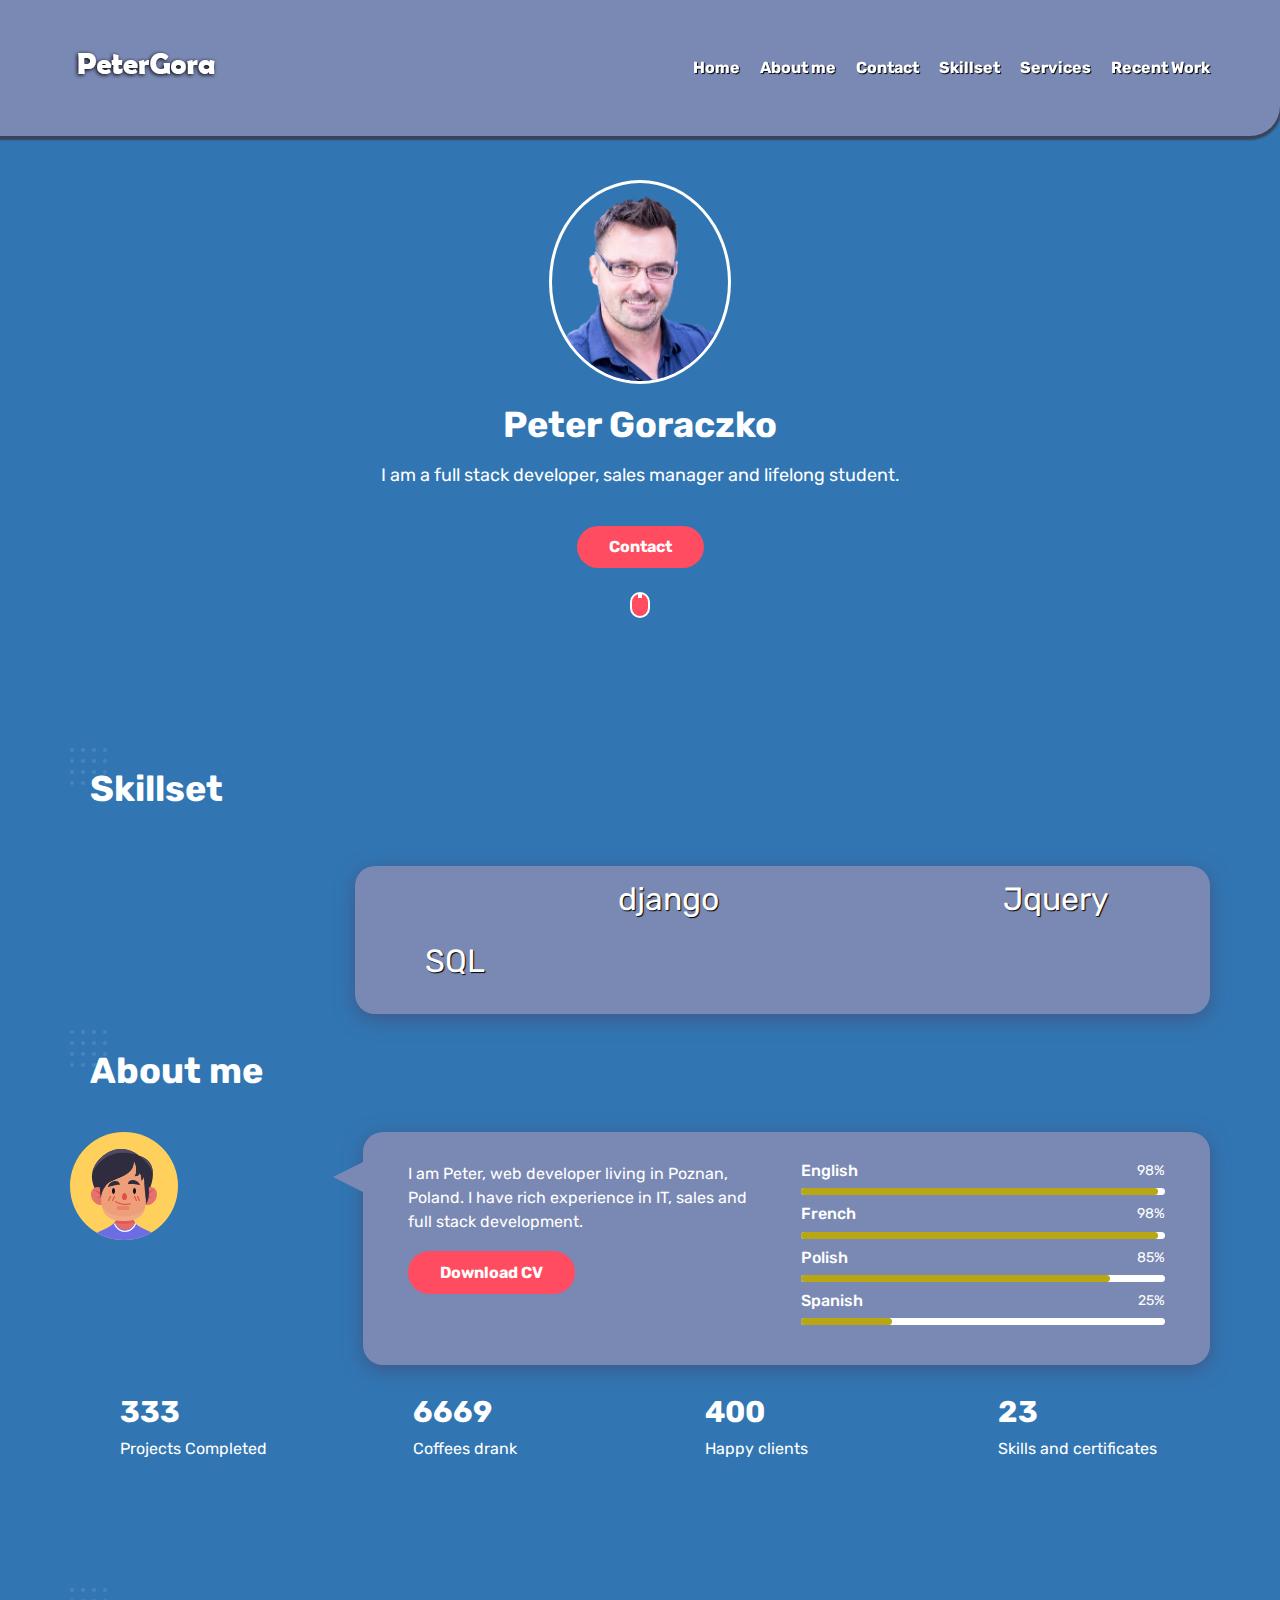
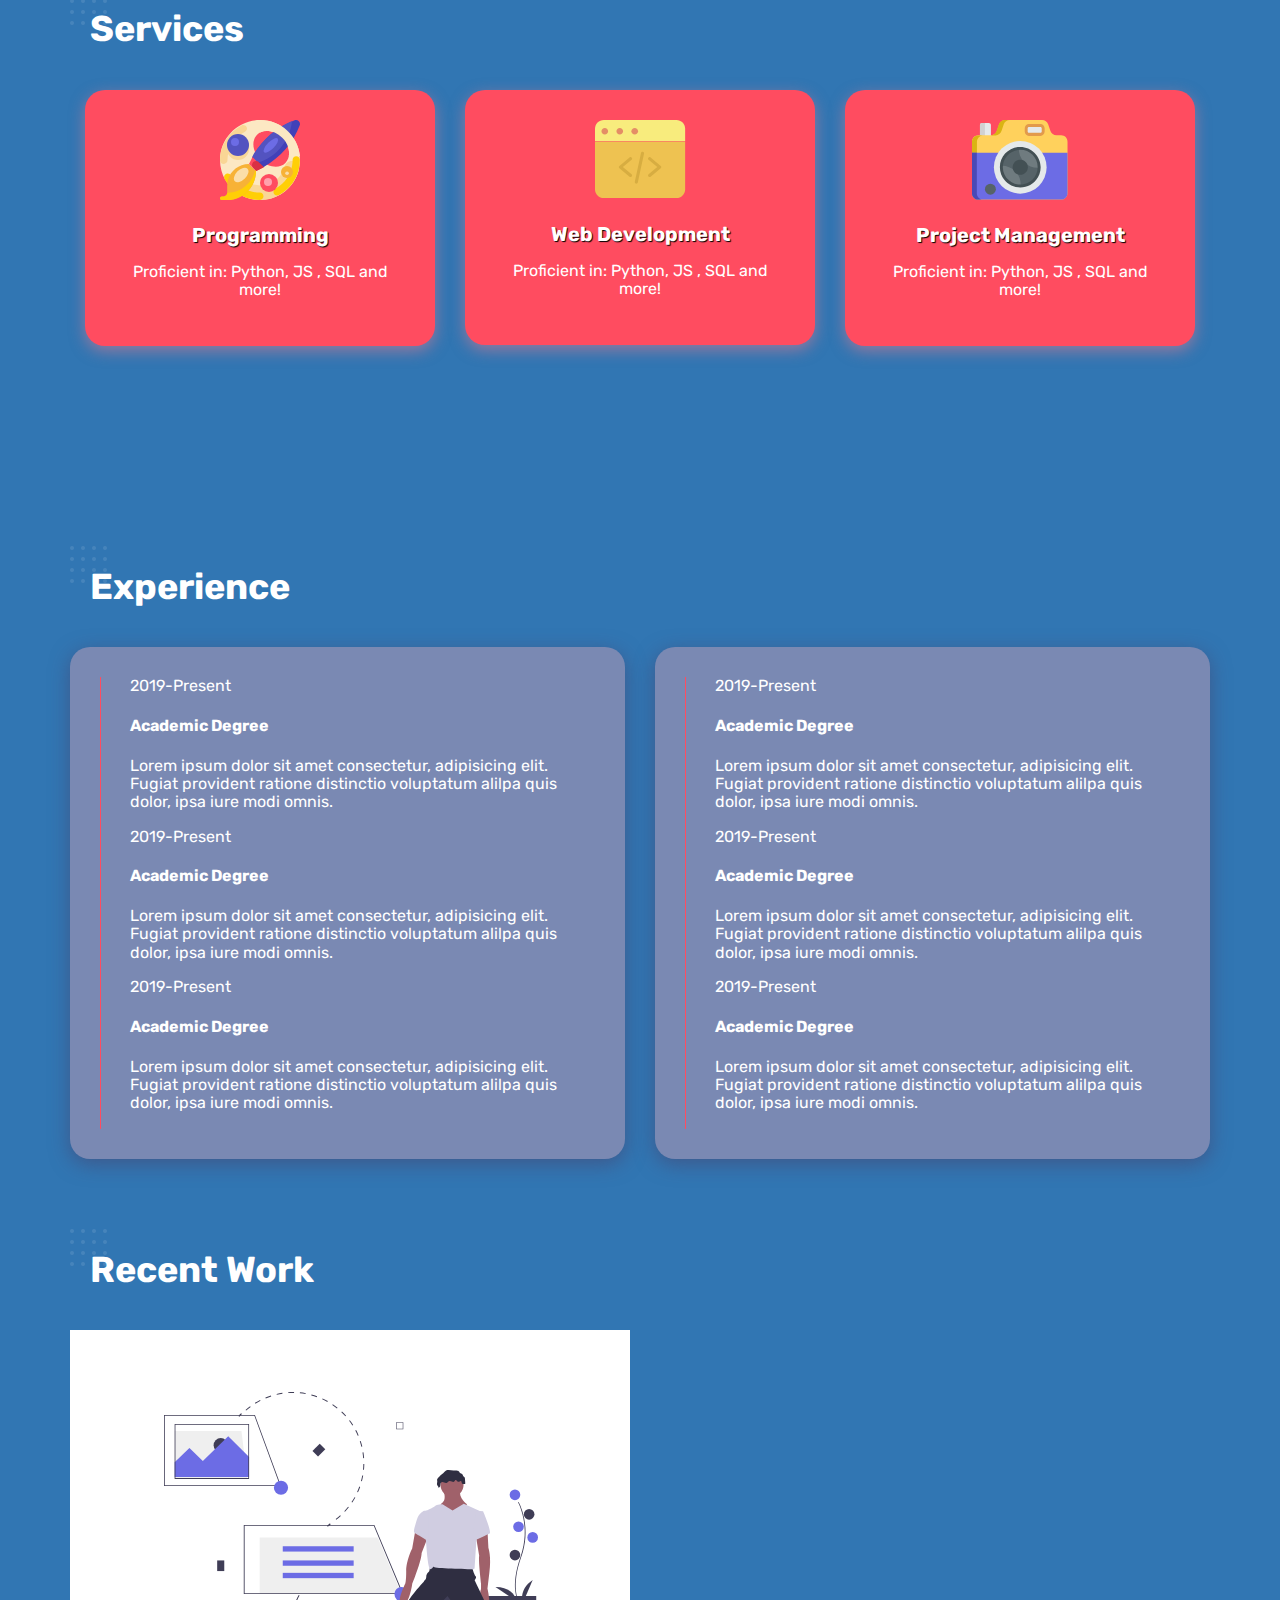
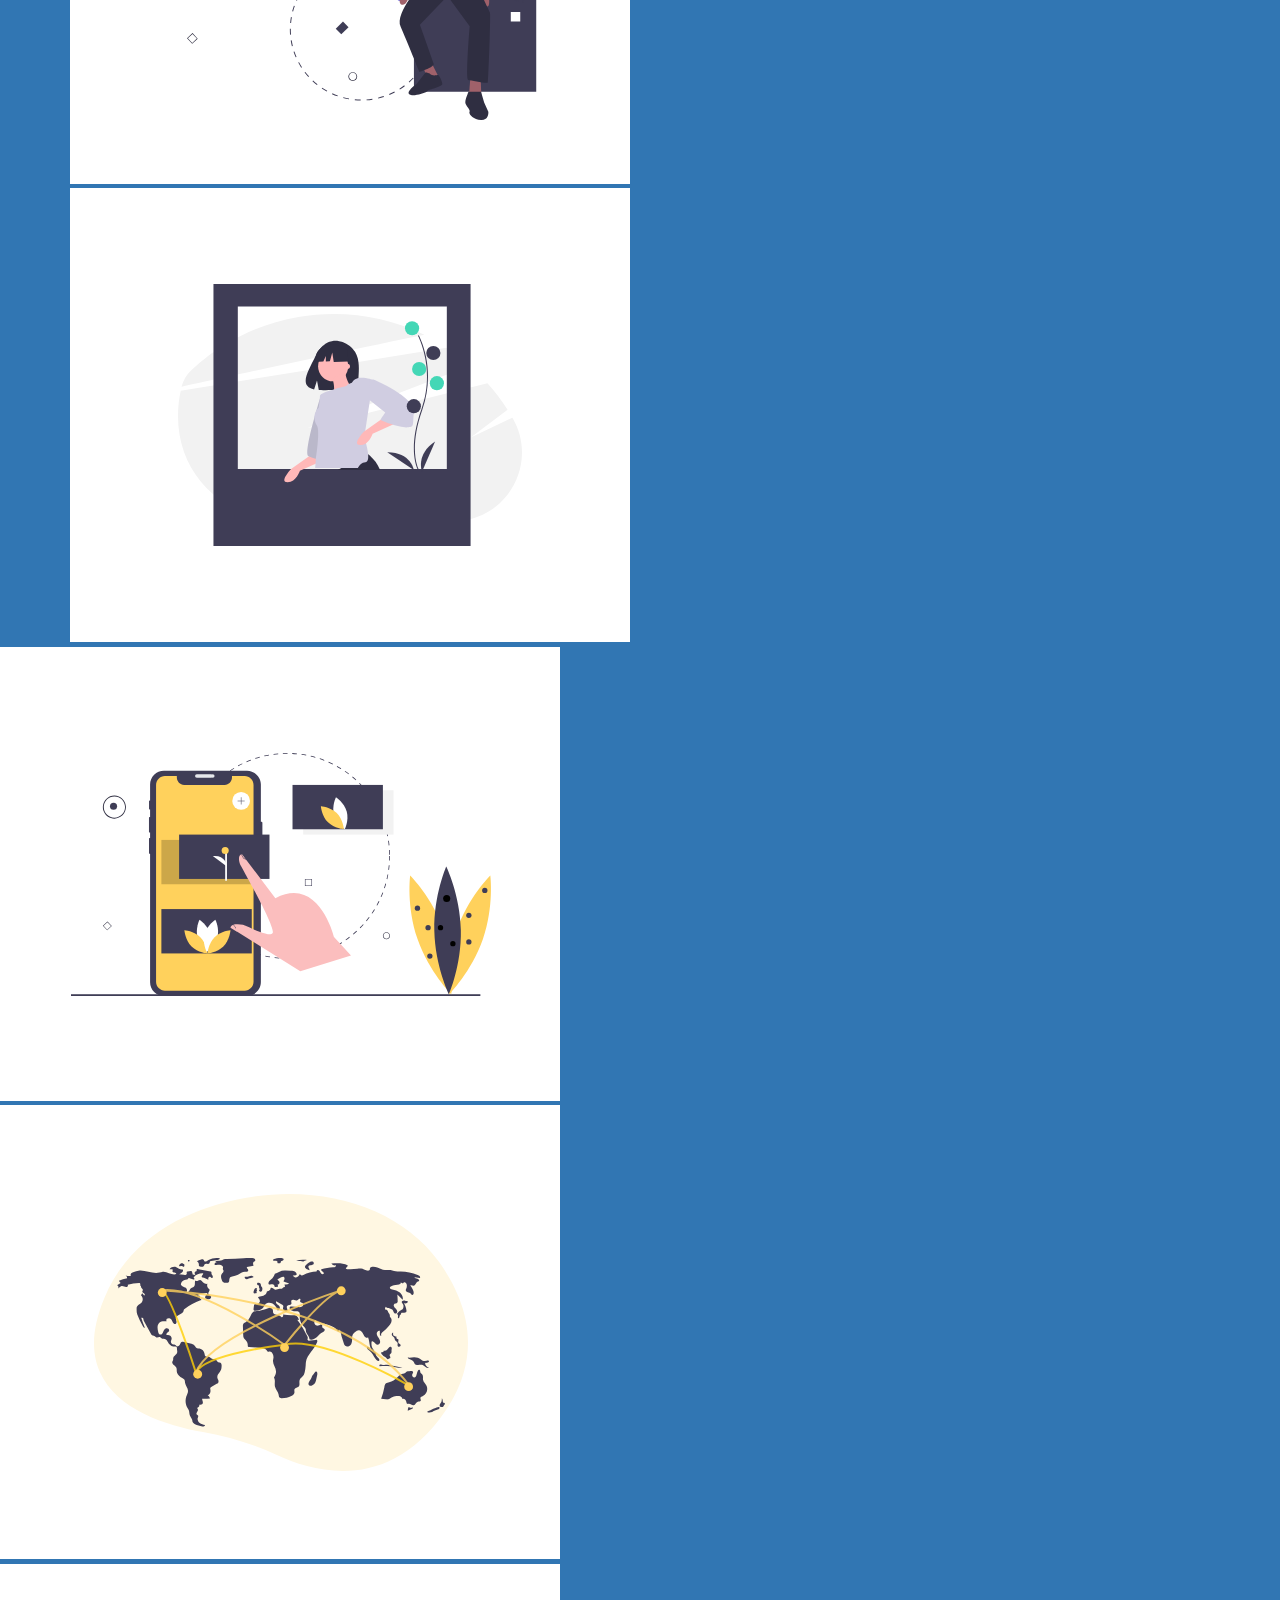
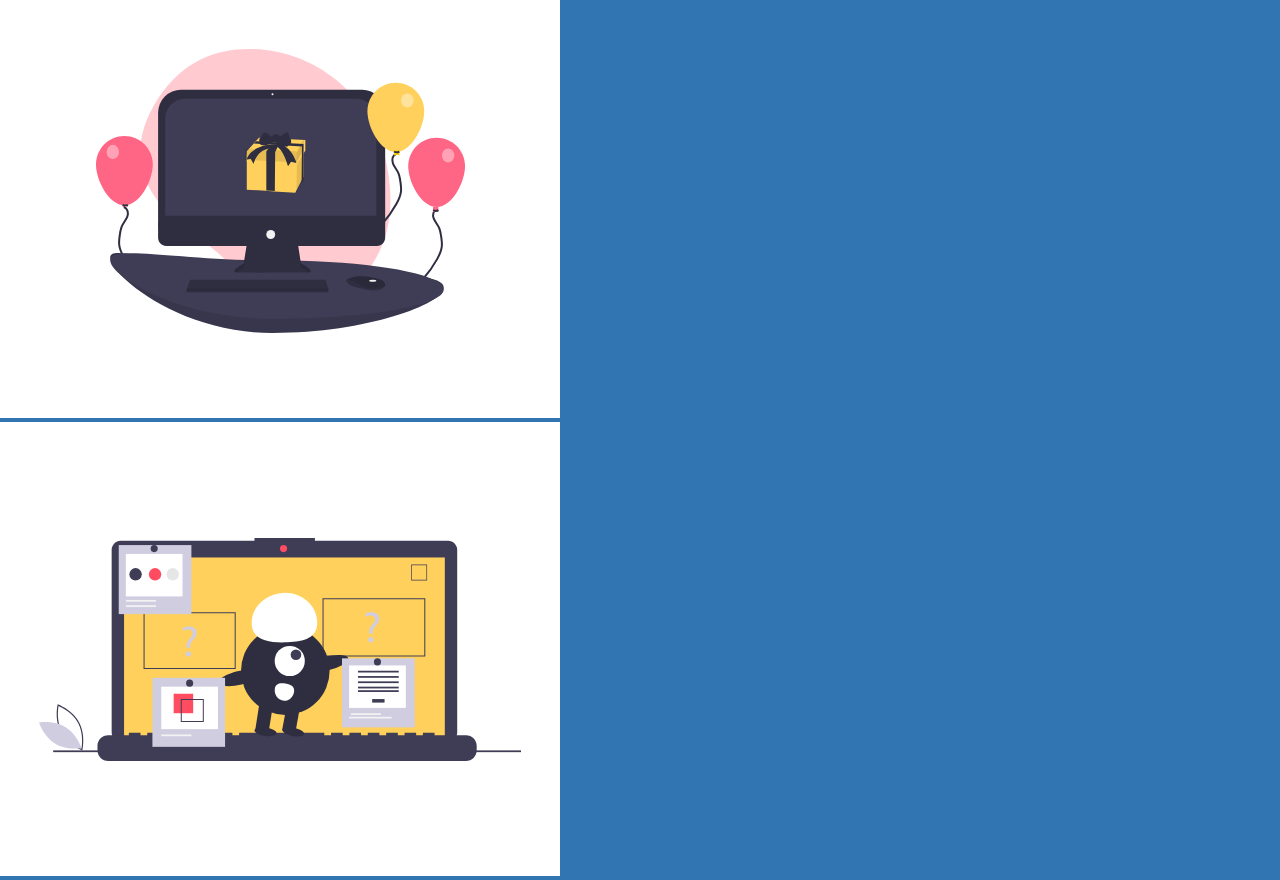
==== CV/index.html @ ce8cf266 "CV homework" ====
<!DOCTYPE html>
<html lang="en">

<head>
    <meta charset="UTF-8">
    <meta name="viewport" content="width=device-width, initial-scale=1.0">
    <title>CV Template PG</title>
    <link rel="preconnect" href="https://fonts.gstatic.com">
    <link href="https://fonts.googleapis.com/css2?family=Rubik:ital,wght@0,300;0,400;0,600;1,700&display=swap"
        rel="stylesheet">
    <link rel="stylesheet" href="https://cdnjs.cloudflare.com/ajax/libs/font-awesome/5.15.1/css/all.min.css"
        integrity="sha512-+4zCK9k+qNFUR5X+cKL9EIR+ZOhtIloNl9GIKS57V1MyNsYpYcUrUeQc9vNfzsWfV28IaLL3i96P9sdNyeRssA=="
        crossorigin="anonymous" />
    <link rel="stylesheet" href="assests/css/normalize.css">
    <link rel="stylesheet" href="assests/css/style.css">
</head>

<body>
    <section class="intro" id="intro">
        <img src="assests/img/heads.png" class="avatar" alt="PeterG">
        <h1>Peter Goraczko</h1>
        <h2>I am a full stack developer, sales manager and lifelong student.

        </h2>
        <ul class="social">
            <li>
                <a href="https://www.linkedin.com/in/peter-goraczko-1065474/" target="_blank"><i
                        class="fab fa-linkedin"></i></a>
            </li>
            <li>
                <a href="https://github.com/PeterGora" target="_blank"> <i class="fab fa-github-square"></i></a>
            </li>
            <li>
                <a href="https://www.facebook.com/peter.goraczko" target="_blank">
                    <i class="fab fa-facebook-square"></i></a>
            </li>


        </ul>
        <a href="#" class="btn">Contact</a>

        <div class="mouse">
            <div class="wheel">
            </div>
        </div>

    </section>

    <section class="skillseta" id="skillseta">
        <div class="container">
            <header class="default">
                <h2>Skillset</h2>
            </header>

            <div class="date">
                <div class="og">
                    <div class="description">

                        <ul class="skilist">
                            <li><i class="fab fa-python"></i></li>
                            <li>django</li>
                            <li><i class="fab fa-js-square"></i></li>
                            <li>Jquery</li>
                            <li><i class="fas fa-database"></i> SQL</li>
                            <li><i class="fab fa-git"></i></li>
                            <li><i class="fab fa-react"></i></li>
                            <li><i class="fab fa-css3-alt"></i></li>
                            <li><i class="fab fa-html5"></i></li>
                            <li><i class="fab fa-linux"></i></li>
                            <li><i class="fab fa-trello"></i></li>
                            <li><i class="fas fa-terminal"></i></li>

                        </ul>



                    </div>
                </div>
            </div>
    </section>





    <section class="about-me" id="about-me">
        <div class="container">
            <header class="default">
                <h2>About me</h2>
            </header>


            <div class="about-me-box">
                <div class="avatar">
                    <img src="assests/img/avatar2.svg" alt="avatar">
                </div>

                <div class="data">
                    <div class="bg">
                        <span class="triangle"></span>
                        <div class="description">
                            <p>I am Peter, web developer living in Poznan, Poland. I have rich experience in IT, sales
                                and full stack development.</p>
                            <a href="#" class="btn">Download CV</a>
                        </div>
                        <div class="skills">
                            <div class="skill">
                                <div class="name">
                                    <span>English</span>
                                    <span>98%</span>
                                </div>
                                <div class="progress-bar">
                                    <div class="bar" style="width: 98%;"></div>
                                </div>

                            </div>

                            <div class="skill">
                                <div class="name">
                                    <span>French</span> <span>98%</span>
                                </div>
                                <div class="progress-bar">
                                    <div class="bar" style="width: 98%;"></div>
                                </div>
                            </div>

                            <div class="skill">
                                <div class="name">
                                    <span>Polish</span> <span>85%</span>
                                </div>
                                <div class="progress-bar">
                                    <div class="bar" style="width: 85%;"></div>
                                </div>
                            </div>

                            <div class="skill">
                                <div class="name">
                                    <span>Spanish</span> <span>25%</span>
                                </div>
                                <div class="progress-bar">
                                    <div class="bar" style="width: 25%;"></div>
                                </div>
                            </div>
                        </div>
                    </div>
                </div>
            </div>

            <ul class="counters">

                <li><i class="fas fa-fire-alt"></i>
                    <div class="details">
                        <div class="number">333</div>
                        <p>Projects Completed</p>
                    </div>
                </li>
                <li><i class="fas fa-mug-hot"></i>
                    <div class="details">
                        <div class="number">6669</div>
                        <p>Coffees drank</p>
                    </div>
                </li>
                <li><i class="fas fa-users"></i>
                    <div class="details">
                        <div class="number">400</div>
                        <p>Happy clients</p>
                    </div>
                </li>
                <li><i class="fas fa-certificate"></i>
                    <div class="details">
                        <div class="number">23</div>
                        <p>Skills and certificates</p>
                    </div>
                </li>
            </ul>

        </div>
    </section>

    <section class="services" id="services">
        <div class="container">
            <header class="default">
                <h2>Services</h2>
            </header>
            <div class="services-boxes">
                <div class="box">
                    <div class="bg">
                        <img src="assests/img/service-1.svg" alt="">
                        <p class="title">Programming</p>
                        <pclass="description">Proficient in: Python, JS , SQL and more!</p>
                    </div>
                </div>

                <div class="box">
                    <div class="bg">
                        <img src="assests/img/service-2.svg" alt="">
                        <p class="title">Web Development</p>
                        <pclass="description">Proficient in: Python, JS , SQL and more!</p>
                    </div>
                </div>
                <div class="box">
                    <div class="bg">
                        <img src="assests/img/service-3.svg" alt="">
                        <p class="title">Project Management</p>
                        <pclass="description">Proficient in: Python, JS , SQL and more!</p>
                    </div>
                </div>

            </div>

        </div>
    </section>

    <nav class="navigation">
        <div class="container">
            <a href="#" class="logo">
                <img src="assests/img/PeterGora.png" alt="">
            </a>
            <ul class="menu">
                <li><a href="#intro">Home</a></li>
                <li><a href="#about-me">About me</a></li>
                <li><a href="#intro">Contact</a></li>
                <li><a href="#skillseta">Skillset</a></li>
                <li><a href="#services">Services</a></li>
                <li><a href="#works">Recent Work</a></li>
            </ul>
        </div>
    </nav>


    <section class="experience">
        <div class="container">
            <header class="default">
                <h2>Experience</h2>
            </header>
            <div class="timeline">
                <div class="column">
                    <div class="bg">
                        <div class="school">
                            <i class="fas fa-graduation-cap"></i>
                            <time>2019-Present</time>
                            <h4>Academic Degree</h4>
                            <p>Lorem ipsum dolor sit amet consectetur,
                                adipisicing elit. Fugiat provident ratione distinctio
                                voluptatum alilpa quis
                                dolor, ipsa iure modi omnis.</p>
                        </div>
                        <div class="school">
                            <i class="fas fa-graduation-cap"></i>
                            <time>2019-Present</time>
                            <h4>Academic Degree</h4>
                            <p>Lorem ipsum dolor sit amet consectetur,
                                adipisicing elit. Fugiat provident ratione distinctio
                                voluptatum alilpa quis
                                dolor, ipsa iure modi omnis.</p>
                        </div>
                        <div class="school">
                            <i class="fas fa-graduation-cap"></i>
                            <time>2019-Present</time>
                            <h4>Academic Degree</h4>
                            <p>Lorem ipsum dolor sit amet consectetur,
                                adipisicing elit. Fugiat provident ratione distinctio
                                voluptatum alilpa quis
                                dolor, ipsa iure modi omnis.</p>
                        </div>

                        <span class="line"></span>
                    </div>
                </div>
                <div class="column">
                    <div class="bg">
                        <span class="line"></span>
                        <div class="work">
                            <i class="fas fa-briefcase"></i>
                            <time>2019-Present</time>
                            <h4>Academic Degree</h4>
                            <p>Lorem ipsum dolor sit amet consectetur,
                                adipisicing elit. Fugiat provident ratione distinctio
                                voluptatum alilpa quis
                                dolor, ipsa iure modi omnis.</p>
                        </div>
                        <div class="work">
                            <i class="fas fa-briefcase"></i>
                            <time>2019-Present</time>
                            <h4>Academic Degree</h4>
                            <p>Lorem ipsum dolor sit amet consectetur,
                                adipisicing elit. Fugiat provident ratione distinctio
                                voluptatum alilpa quis
                                dolor, ipsa iure modi omnis.</p>
                        </div>
                        <div class="work">
                            <i class="fas fa-briefcase"></i>
                            <time>2019-Present</time>
                            <h4>Academic Degree</h4>
                            <p>Lorem ipsum dolor sit amet consectetur,
                                adipisicing elit. Fugiat provident ratione distinctio
                                voluptatum alilpa quis
                                dolor, ipsa iure modi omnis.</p>
                        </div>
                    </div>


                </div>

            </div>
        </div>
        </div>
        </div>
    </section>



    <section class="works" id="works">
        <div class="container">
            <header class="default">
                <h2>Recent Work</h2>
            </header>

            <div class="port-boxes">
                <div class="box">
                    <div class="bg">
                        <img src="assests/img/b1.svg" alt="">
                    </div>
                </div>

            </div>
            <div class="port-boxes">
                <div class="box">
                    <div class="bg">

                    </div><img src="assests/img/b2.svg" alt="">
                </div>
            </div>
        </div>
        <div class="port-boxes">
            <div class="box">
                <div class="bg"></div><img src="assests/img/b3.svg" alt="">
            </div>
        </div>
        </div>
        <div class="port-boxes">
            <div class="box">
                <div class="bg"></div><img src="assests/img/b4.svg" alt="">
            </div>
        </div>
        </div>
        <div class="port-boxes">
            <div class="box">
                <div class="bg"></div><img src="assests/img/b5.svg" alt="">
            </div>
        </div>
        </div>
        <div class="port-boxes">
            <div class="box">
                <div class="bg"></div><img src="assests/img/b6.svg" alt="">
            </div>
        </div>
        </div>

        </div>

    </section>
</body>


</div>

</html>
---- CV/assests/css/style.css ----
/*********************************
* GLOBAL SETTINGS
**********************************/
html {
    scroll-behavior: smooth;
}

body {
    font-family: 'Rubik', sans-serif;
    background-color: rgb(49, 118, 179);
    color: #ffffff;
    position: relative;
}

a {
    text-decoration: none;
}

.container {
    max-width: 1170px;
    padding: 0 15px;
    margin: 0 auto;
}

.btn {
    color: #ffffff;
    font-weight: 700;
    font-size: 16px;
    border-radius: 30px;
    padding: 12px 32px;
    background-color: #ff4c60;
    transition: 0.9s;
}

.btn:hover {
    background-color: #ffffff;
    color: #ff4c60;
}

header.default {
    background-image: url("../img/dots.svg");
    background-repeat: no-repeat;
    padding: 20px 0 0 20px;
    margin: 0 0 40px 0;
}

header.default h2 {
    font-size: 36px;
    font-weight: 700;
    margin: 0;
}

/*********************************
* Intro SETTINGS
**********************************/

.intro {
    margin: 180px 0 180px 0;
    display: flex;
    flex-direction: column;
    justify-content: center;
    align-items: center;
    position: relative;
}

.intro .avatar {
    height: 204px;
    width: 182px;
    border-radius: 50%;
    border: 3px solid #ffffff;
    margin: 0 0 20px 0;
}

.intro h1 {
    font-size: 36px;
    font-weight: 700;
    margin: 0 0 20px 0;
}

.intro h2 {
    font-size: 18px;
    font-weight: 400;
    margin: 0 0 30px 0;
}

.intro .social {
    list-style-type: none;
    padding: 0;
    margin: 0 0 10px 0;
    display: flex;
}

.intro .social li {
    margin-left: 20px;
}

.intro .social li:first-child {
    margin-left: 0px;
}


.intro .social li a {
    color: #ffffff;
    font-size: 30px;
    transition: 0.3s;
    display: block;
}

.intro .social li a:hover {
    color: #ff4c60;
    transform: scale(1.2);
    transform: rotate(180deg);

}

.intro .mouse {
    display: block;
    width: 20px;
    height: 26px;
    background-color: #ff4c60;
    border-radius: 16px;
    border: 2px solid #ffffff;
    position: absolute;

    bottom: -50px;
    left: 50%;
    transform: translateX(-50%);
    cursor: pointer;
}

.intro .mouse .wheel {
    background-color: #ffffff;
    height: 4px;
    width: 4px;
    left: 50%;
    position: absolute;
    transform: translateX(-50%);
    animation: bounced 1s linear infinite;
}

@keyframes bounced {
    0% {
        top: 16px;
    }

    25% {
        top: 10px;
    }

    50% {
        top: 16px;
    }

    100% {
        top: 5px;
    }
}

@media(max-width:700px) {
    .intro h1 {
        font-size: 26px;
    }

    .intro h2 {
        font-size: 14px;
    }
}


/*********************************
* Skillset
**********************************/



.date .og .description .skilist {
    display: flex;
    list-style-type: none;
    width: 75%;
    flex-wrap: wrap;
    background-color: #7a89b3;
    border-radius: 20px;
    box-shadow: 0 5px 20px 0 rgba(72, 69, 112, 0.6);
    position: relative;
    transition: 0.2s;
}



.date .og .description {
    display: flex;
    justify-content: flex-end;
}

.skilist li {
    width: calc(75% / 4);
    font-size: 32px;
    margin: 15px 10px 10px 30px;
    text-shadow: 1px 1px 1px #000000;
}

.skilist li:hover {
    color: #ff4c60;
    transform: translateY(-5px);

}

@media(max-width:1000px) {
    .date .og .description .skilist {
        width: 100%;
    }
}

/*********************************
* About me Section
**********************************/

.about-me {
    margin: 0 0 80px 0;
}

.about-me .counters {
    list-style-type: none;
    margin: 0 -15px;
    padding: 0;
    display: flex;
    flex-wrap: wrap;
}

.about-me .counters li {
    width: 25%;
    padding: 0 15px;
    display: flex;
}

.about-me .counters i {
    font-size: 30px;
    color: #dedeea;
    flex: 0 0 50px;
}

.about-me .counters .details .number {
    font-size: 30px;
    font-weight: 700;
    margin: 0 0 10px 0;
}

.about-me .counters .details p {
    margin: 0
}

.about-me .about-me-box {
    display: flex;
    flex-wrap: wrap;
    margin: 0 -15px 30px -15px;

}

.about-me .about-me-box .avatar {
    width: 25%;
    padding: 0 15px;
}

.about-me .about-me-box .data {
    width: 75%;
    padding: 0 15px;
}

.about-me .about-me-box .data .bg {
    padding: 30px;
    background-color: #7a89b3;
    border-radius: 20px;
    box-shadow: 0 5px 20px 0 rgba(72, 69, 112, 0.6);
    position: relative;
    display: flex;
    flex-wrap: wrap;
}

.about-me .about-me-box .data .bg .triangle {
    width: 0;
    height: 0;
    border-style: solid;
    border-width: 15px 30px 15px 0;
    border-color: transparent #7a89b3 transparent transparent;
    position: absolute;
    left: -30px;
}

.about-me-box .data .bg .description {
    width: 50%;
    padding: 0 15px;
}

.about-me-box .data .bg .description p {
    margin: 0 0 30px 0;
    line-height: 1.5;
}


.about-me-box .data .bg .skills {
    width: 50%;
    padding: 0 15px;
}

.about-me .skills .skill .name {
    display: flex;
    justify-content: space-between;
    align-items: center;
    margin: 0 0 8px 0;

}

.about-me .skills .skill .name span:first-of-type {
    font-weight: 500;
    font-size: 16px;
}

.about-me .skills .skill .name span:last-of-type {
    font-size: 14px;
}

.about-me .skills .skill .progress-bar {
    height: 7px;
    border-radius: 15px;
    background-color: #ffffff;
}

.about-me .skills .skill .progress-bar .bar {
    height: 7px;
    border-radius: 15px;
    background-color: #b8a712;
}

.about-me .skills .skill {
    margin-bottom: 10px;
}


@media(max-width:1000px) {
    .about-me .about-me-box .avatar {
        width: 100%;
        margin: 0 0 40px 0;
        text-align: center;
    }

    .about-me .about-me-box .data {
        width: 100%;
        padding: 0 15px;
    }

    .about-me .about-me-box .data .bg .triangle {
        left: 50%;
        top: -30px;
        transform: translateX(-50%) rotate(90deg);

    }

    .about-me .counters li {
        width: 50%;
        align-items: center;
        justify-content: center;
        margin: 0 0 30px 0;
    }

    .about-me .counters li i {
        flex: 0 0 40%;
        display: flex;
        justify-content: flex-end;
        padding: 0 5% 0 0;
    }

    .about-me .counters li .details {
        flex: 0 0 60%;
    }
}

@media(max-width:600px) {
    .about-me-box .data .bg .description {
        width: 100%;
        order: 2;
        text-align: center;

    }

    .about-me-box .data .bg .skills {
        width: 100%;
        order: 1;
        margin: 0 0 40px 0;
    }

    .about-me .counters li {
        width: 100%;
    }


}

/*********************************
* Services
**********************************/

.services {
    padding: 50px 0;
    margin: 10px 0 80px 0;
}

.services-boxes {
    display: flex;
    margin: 0x -15px;
    flex-wrap: wrap;
    justify-content: center;
}

.services-boxes .box {
    width: calc(100% / 3);
    padding: 0 15px;
}

.services-boxes .box .bg {
    background-color: #ff4c60;
    box-shadow: rgba(249, 123, 139, 0.5) 0px 5px 15px 0px;
    border-radius: 20px;
    padding: 30px;
    text-align: center;
    transition: 0.3s;
}

.services-boxes .box .bg:hover {
    transform: translateY(-10px);
}

.services-boxes .box .bg img {
    margin: 0 0 20px 0;
}

.services-boxes .box .bg .title {
    font-size: 20px;
    font-weight: 700;
    margin: 0 0 16px 0;
    text-shadow: 1px 1px 1px #000000;
}

.services-boxes .box .bg .description {
    margin: 0;
    line-height: 1.5;
}

@media(max-width:1000px) {
    .services-boxes .box {
        width: 50%;
        margin: 0 0 40px 0;

    }
}

@media(max-width:600px) {
    .services-boxes .box {
        width: 100%;
    }
}


/*********************************
* Experience
**********************************/

.experience {
    padding: 70px 0;
}

.experience .timeline {
    display: flex;
    margin: 0 -15px;
}

.experience .timeline .column {
    width: 50%;
    padding: 0 15px;

}

.experience .timeline .column .bg {
    background-color: #7a89b3;
    padding: 30px 30px 30px 60px;
    border-radius: 20px;
    box-shadow: 0 5px 20px 0 rgba(72, 69, 112, 0.6);
    position: relative;
    margin:
}

.experience .timeline .column .bg .line {
    position: absolute;
    left: 30px;
    top: 30px;
    height: calc(100% - 60px);
    width: 1px;
    background-color: #ff4c60;
}

.experience .timeline .column .bg .school {
    position: relative;
}

.experience .timeline .column .bg .school i {
    color: #ff4c60;
    position: absolute;
    font-size: 18px;
    left: -39px;
    top: 4px;
}

.experience .timeline .column .bg .work {
    position: relative;
}

.experience .timeline .column .bg .work i {
    color: #ff4c60;
    position: absolute;
    font-size: 18px;
    left: -39px;
    top: 4px;
}


/*********************************
* Recent work
**********************************/


/*********************************
* Navigation
**********************************/

.navigation {
    position: fixed;
    top: 0;
    width: 100%;
    background-color: #7a89b3;
    padding: 16px 0;
    border-radius: 0 0 30px 0;
    box-shadow: #3a4358 0px 2px 2px 2px;
    text-shadow: 1px 1px 1px #000000;
    z-index: 122;
}

.navigation .container {
    display: flex;
    justify-content: space-between;
    align-items: center;
}

.navigation .menu {
    margin: 0;
    padding: 0;
    list-style-type: none;
    display: flex;
}

.navigation .menu li {
    margin: 0 0 0 20px;
}

.navigation .menu li:first-child {
    margin: 0;
}

.navigation .menu li a {
    color: #ffffff;
    font-size: 16px;
    font-weight: 700;
}

.navigation .menu li a:hover {
    color: #ff4c60;

}

@media(max-width:1000px) {
    .navigation {
        display: none;
    }
}
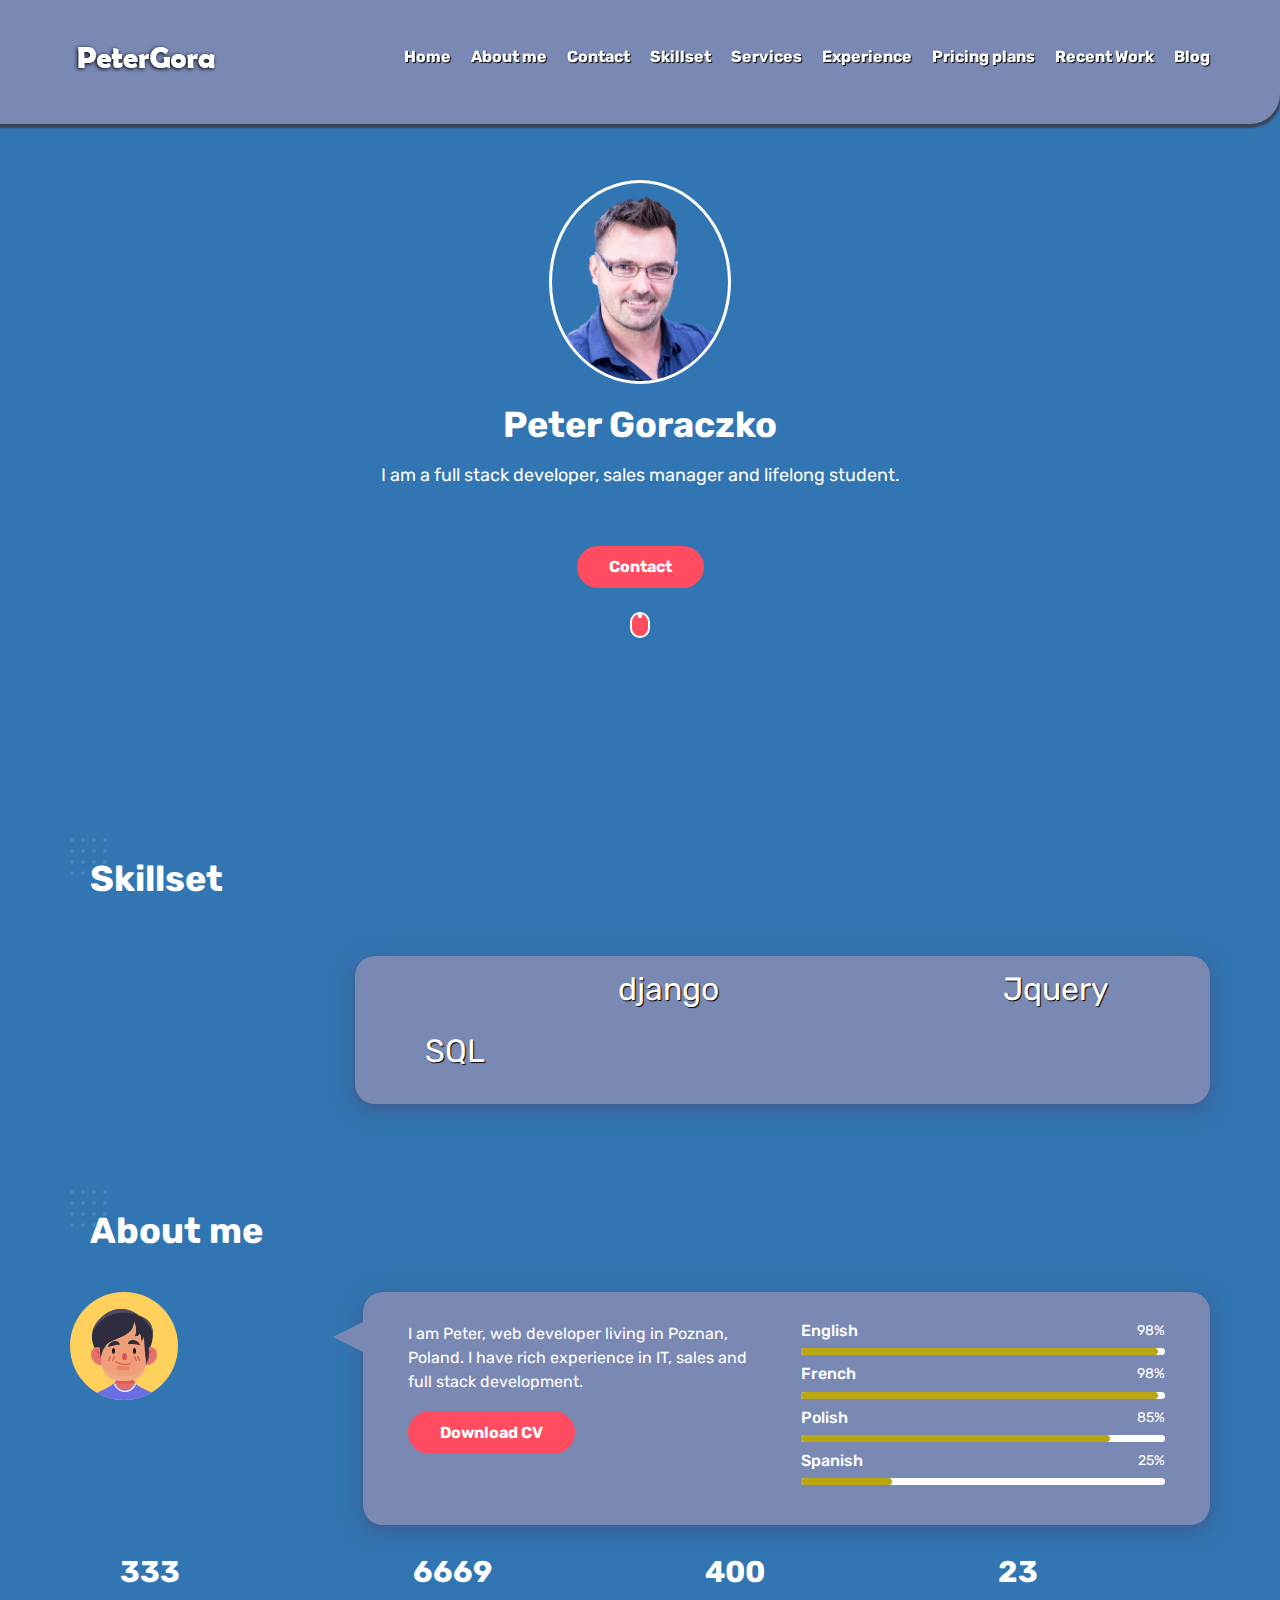
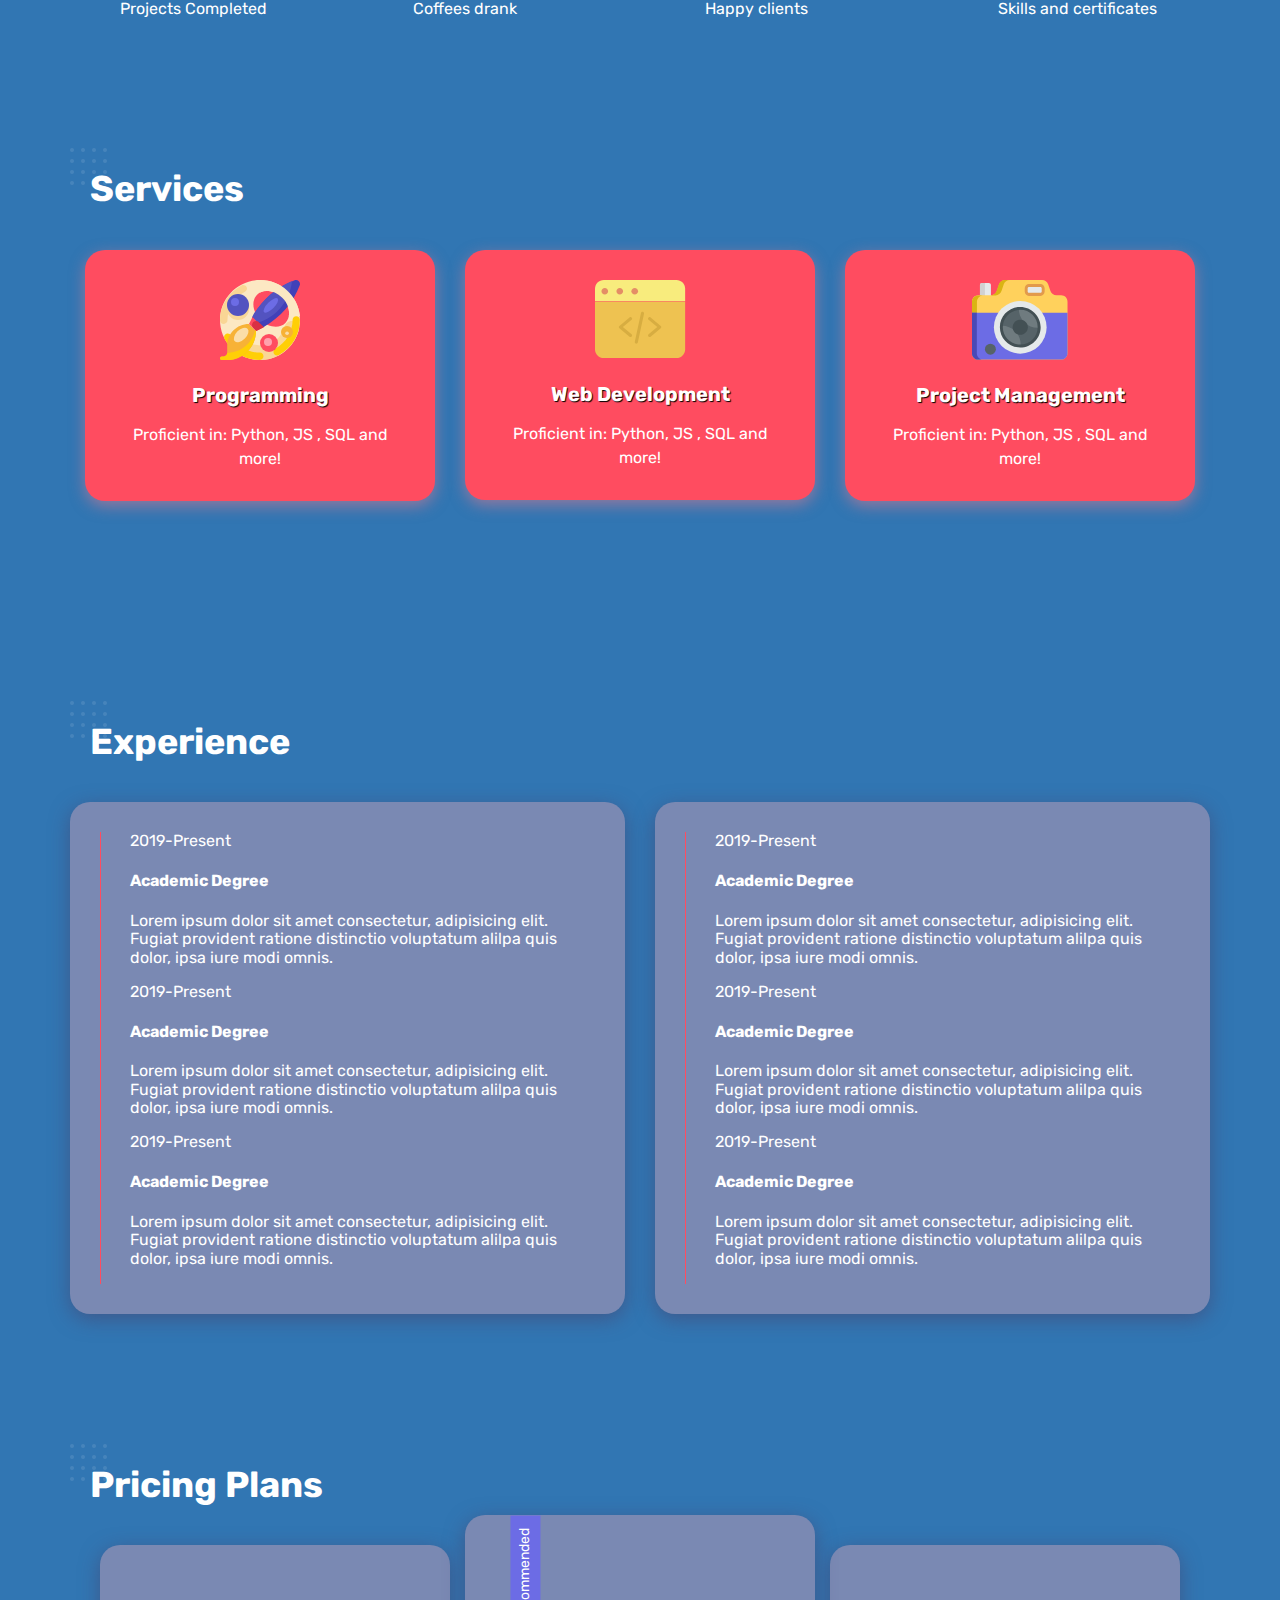
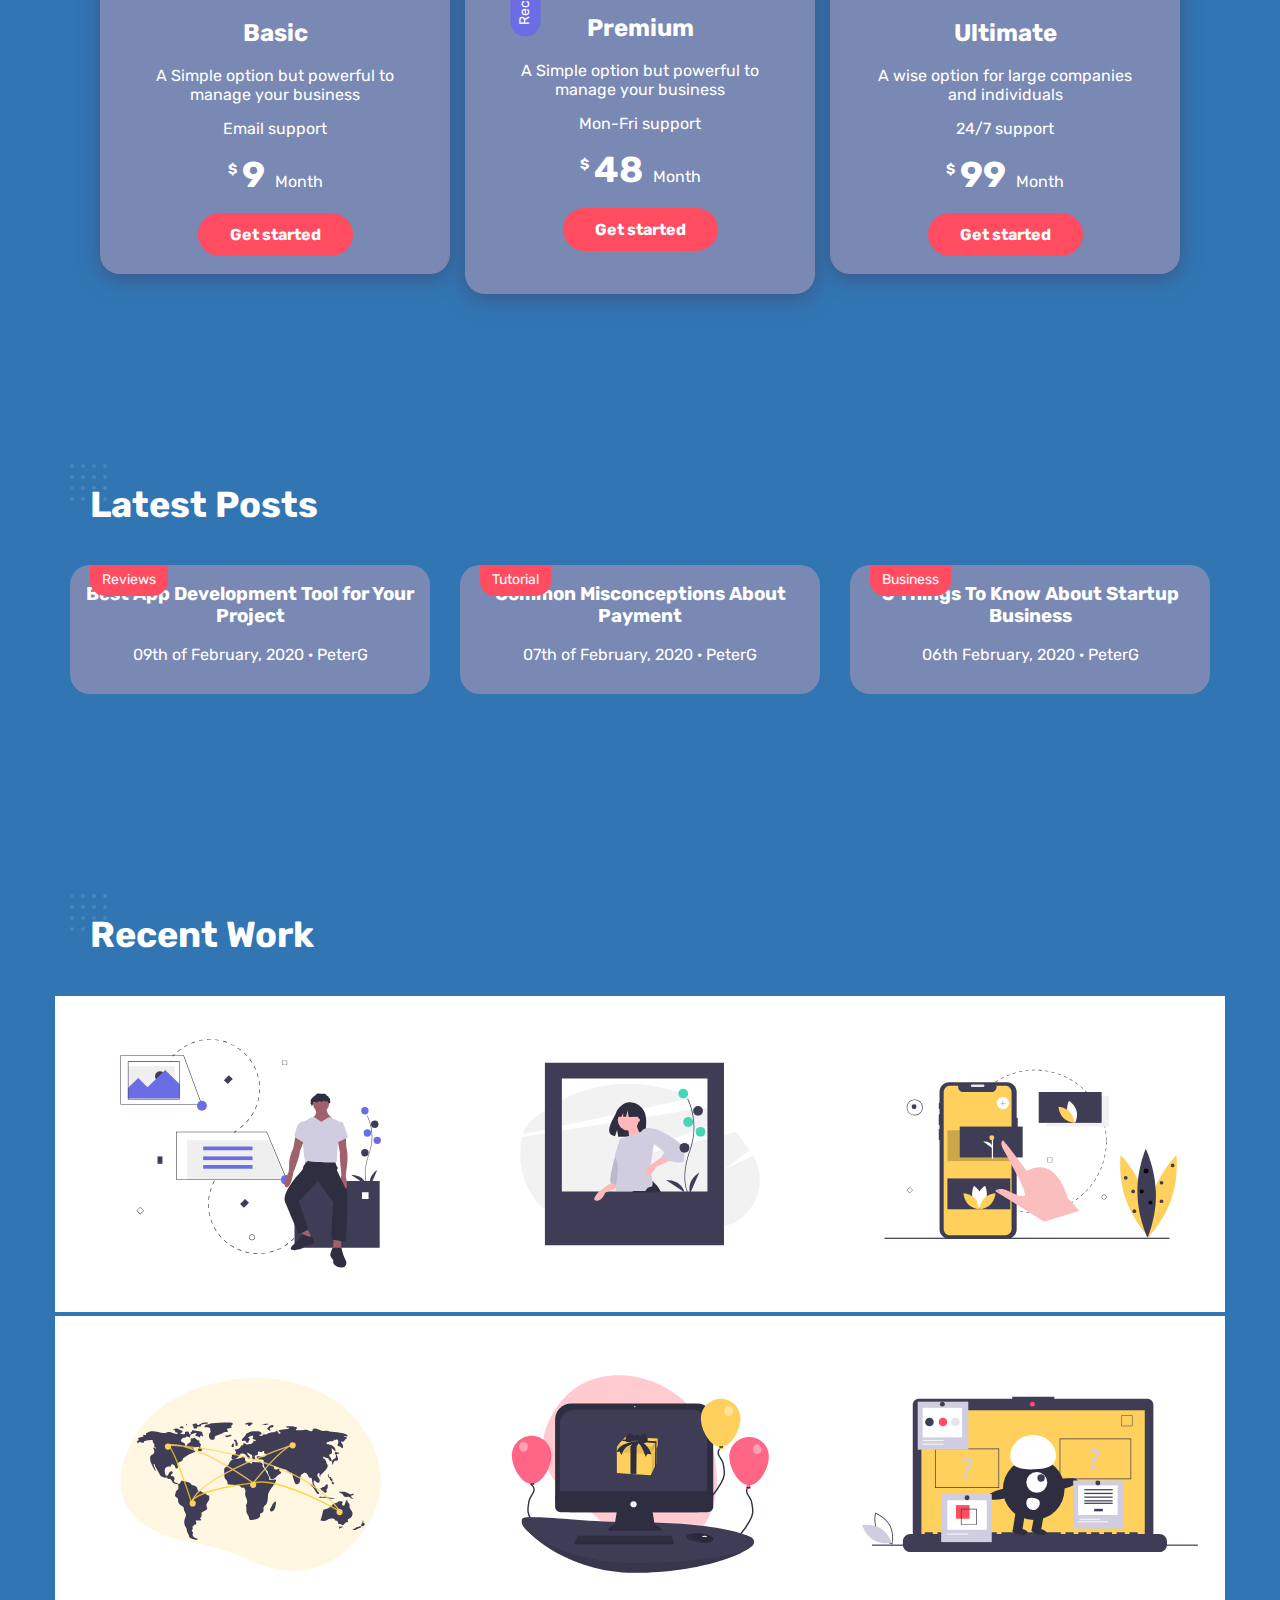
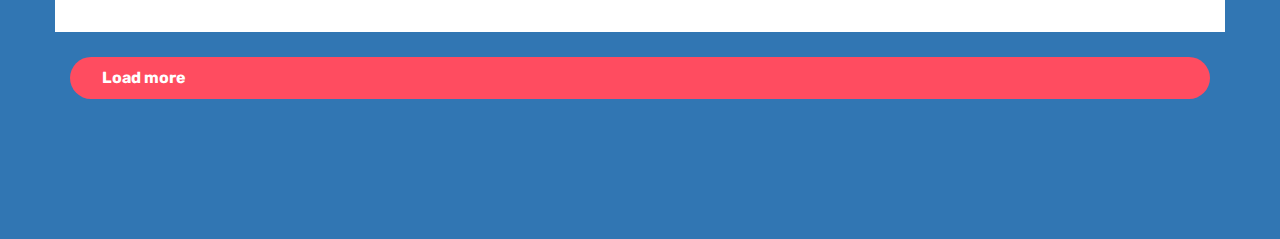
==== commit 50004994: "Fixe on scaling of image in Blog section" ====
--- a/CV/index.html
+++ b/CV/index.html
@@ -39,10 +39,10 @@
         </ul>
         <a href="#" class="btn">Contact</a>
 
-        <div class="mouse">
+        <a href="#skillseta" class="mouse">
             <div class="wheel">
             </div>
-        </div>
+        </a>
 
     </section>
 
@@ -52,35 +52,30 @@
                 <h2>Skillset</h2>
             </header>
 
-            <div class="date">
-                <div class="og">
-                    <div class="description">
-
-                        <ul class="skilist">
-                            <li><i class="fab fa-python"></i></li>
-                            <li>django</li>
-                            <li><i class="fab fa-js-square"></i></li>
-                            <li>Jquery</li>
-                            <li><i class="fas fa-database"></i> SQL</li>
-                            <li><i class="fab fa-git"></i></li>
-                            <li><i class="fab fa-react"></i></li>
-                            <li><i class="fab fa-css3-alt"></i></li>
-                            <li><i class="fab fa-html5"></i></li>
-                            <li><i class="fab fa-linux"></i></li>
-                            <li><i class="fab fa-trello"></i></li>
-                            <li><i class="fas fa-terminal"></i></li>
-
-                        </ul>
-
-
-
-                    </div>
-                </div>
-            </div>
-    </section>
-
-
-
+            <div class="description">
+
+                <ul class="skilist">
+                    <li><i class="fab fa-python"></i></li>
+                    <li>django</li>
+                    <li><i class="fab fa-js-square"></i></li>
+                    <li>Jquery</li>
+                    <li><i class="fas fa-database"></i> SQL</li>
+                    <li><i class="fab fa-git"></i></li>
+                    <li><i class="fab fa-react"></i></li>
+                    <li><i class="fab fa-css3-alt"></i></li>
+                    <li><i class="fab fa-sass"></i></li>
+                    <li><i class="fab fa-html5"></i></li>
+                    <li><i class="fab fa-linux"></i></li>
+                    <li><i class="fas fa-terminal"></i></li>
+
+                </ul>
+
+
+
+            </div>
+
+
+    </section>
 
 
     <section class="about-me" id="about-me">
@@ -187,7 +182,7 @@
                     <div class="bg">
                         <img src="assests/img/service-1.svg" alt="">
                         <p class="title">Programming</p>
-                        <pclass="description">Proficient in: Python, JS , SQL and more!</p>
+                        <p class="description">Proficient in: Python, JS , SQL and more!</p>
                     </div>
                 </div>
 
@@ -195,16 +190,18 @@
                     <div class="bg">
                         <img src="assests/img/service-2.svg" alt="">
                         <p class="title">Web Development</p>
-                        <pclass="description">Proficient in: Python, JS , SQL and more!</p>
+                        <p class="description">Proficient in: Python, JS , SQL and more!</p>
                     </div>
                 </div>
                 <div class="box">
                     <div class="bg">
                         <img src="assests/img/service-3.svg" alt="">
                         <p class="title">Project Management</p>
-                        <pclass="description">Proficient in: Python, JS , SQL and more!</p>
-                    </div>
-                </div>
+                        <p class="description">Proficient in: Python, JS , SQL and more!</p>
+                    </div>
+                </div>
+
+
 
             </div>
 
@@ -217,18 +214,21 @@
                 <img src="assests/img/PeterGora.png" alt="">
             </a>
             <ul class="menu">
-                <li><a href="#intro">Home</a></li>
+                <li><a href="#">Home</a></li>
                 <li><a href="#about-me">About me</a></li>
                 <li><a href="#intro">Contact</a></li>
                 <li><a href="#skillseta">Skillset</a></li>
                 <li><a href="#services">Services</a></li>
+                <li><a href="#experience">Experience</a></li>
+                <li><a href="#pricing">Pricing plans</a></li>
                 <li><a href="#works">Recent Work</a></li>
+                <li><a href="#latest">Blog</a></li>
             </ul>
         </div>
     </nav>
 
 
-    <section class="experience">
+    <section class="experience" id="experience">
         <div class="container">
             <header class="default">
                 <h2>Experience</h2>
@@ -270,6 +270,7 @@
                 <div class="column">
                     <div class="bg">
                         <span class="line"></span>
+                        <span class="line2"></span>
                         <div class="work">
                             <i class="fas fa-briefcase"></i>
                             <time>2019-Present</time>
@@ -308,7 +309,90 @@
         </div>
     </section>
 
-
+    <section class="pricing" id="pricing">
+        <div class="container">
+            <header class="default">
+                <h2>Pricing Plans</h2>
+            </header>
+            <div class="pricing-boxes">
+                <div class="box">
+                    <div class="bg"><img src="assests/img/price-1.svg" alt="">
+                        <h2>Basic</h2>
+                        <p>A Simple option but powerful to manage your business </p>
+                        <p>Email support</p>
+                        <h3 class="price"><em>$</em>9<span>Month</span></h3>
+                        <a href="#" class="btn">Get started</a>
+                    </div>
+                </div>
+
+                <div class="boxbig">
+                    <div class="bg">
+                        <span class="recommended">Recommended</span>
+                        <img src="assests/img/price-2.svg" alt="">
+                        <h2>Premium</h2>
+                        <p>A Simple option but powerful to manage your business </p>
+                        <p>Mon-Fri support</p>
+                        <h3 class="price"><em>$</em>48<span>Month</span></h3>
+
+                        <a href="#" class="btn">Get started</a>
+                    </div>
+                </div>
+
+                <div class="box">
+                    <div class="bg"><img src="assests/img/price-3.svg" alt="">
+                        <h2>Ultimate</h2>
+                        <p>A wise option for large companies and individuals </p>
+                        <p>24/7 support</p>
+                        <h3 class="price"><em>$</em>99<span>Month</span></h3>
+                        <a href="#" class="btn">Get started</a>
+                    </div>
+                </div>
+            </div>
+        </div>
+    </section>
+
+
+    <section class="latest" id="latest">
+        <div class="container">
+            <header class="default">
+                <h2>Latest Posts</h2>
+            </header>
+            <div class="newsboxes">
+                <div class="box">
+                    <div class="bg">
+                        <span class="topp">Reviews</span><a href="#"><img src="assests/img/late1.svg" alt=""></a>
+                        <a href="">
+                            <h3>Best App Development Tool for Your Project</h3>
+                        </a>
+
+                        <time>09th of February, 2020 · PeterG</time>
+
+                    </div>
+                </div>
+
+
+                <div class="box">
+                    <div class="bg">
+                        <span class="topp">Tutorial</span><a href="#"><img src="assests/img/late2.svg" alt=""></a>
+                        <a href="">
+                            <h3>Common Misconceptions About Payment</h3>
+                        </a>
+                        <time>07th of February, 2020 · PeterG</time>
+
+                    </div>
+                </div>
+
+
+                <div class="box">
+                    <div class="bg">
+                        <span class="topp">Business</span><a href="#"><img src="assests/img/late3.svg" alt=""></a>
+                        <h3><a href="">3 Things To Know About Startup Business</a></h3>
+                        <time>06th February, 2020 · PeterG</time>
+                    </div>
+                </div>
+            </div>
+        </div>
+    </section>
 
     <section class="works" id="works">
         <div class="container">
@@ -323,43 +407,40 @@
                     </div>
                 </div>
 
-            </div>
-            <div class="port-boxes">
-                <div class="box">
-                    <div class="bg">
-
-                    </div><img src="assests/img/b2.svg" alt="">
-                </div>
-            </div>
-        </div>
-        <div class="port-boxes">
-            <div class="box">
-                <div class="bg"></div><img src="assests/img/b3.svg" alt="">
-            </div>
-        </div>
-        </div>
-        <div class="port-boxes">
-            <div class="box">
-                <div class="bg"></div><img src="assests/img/b4.svg" alt="">
-            </div>
-        </div>
-        </div>
-        <div class="port-boxes">
-            <div class="box">
-                <div class="bg"></div><img src="assests/img/b5.svg" alt="">
-            </div>
-        </div>
-        </div>
-        <div class="port-boxes">
-            <div class="box">
-                <div class="bg"></div><img src="assests/img/b6.svg" alt="">
-            </div>
-        </div>
-        </div>
-
-        </div>
-
-    </section>
+                <div class="box">
+                    <div class="bg">
+                        <img src="assests/img/b2.svg" alt="">
+                    </div>
+                </div>
+
+                <div class="box">
+                    <div class="bg"><img src="assests/img/b3.svg" alt=""></div>
+                </div>
+
+
+
+                <div class="box">
+                    <div class="bg"><img src="assests/img/b4.svg" alt=""></div>
+                </div>
+
+
+
+                <div class="box">
+                    <div class="bg"><img src="assests/img/b5.svg" alt=""></div>
+                </div>
+
+
+
+                <div class="box">
+                    <div class="bg"><img src="assests/img/b6.svg" alt=""></div>
+                </div>
+            </div>
+            <div class="btn">Load more</div>
+        </div>
+
+    </section>
+
+
 </body>
 
 
--- a/CV/assests/css/style.css
+++ b/CV/assests/css/style.css
@@ -30,11 +30,13 @@
     padding: 12px 32px;
     background-color: #ff4c60;
     transition: 0.9s;
+    margin-top: 20px;
 }
 
 .btn:hover {
     background-color: #ffffff;
     color: #ff4c60;
+    transform: scale(0.7);
 }
 
 header.default {
@@ -171,9 +173,11 @@
 * Skillset
 **********************************/
 
-
-
-.date .og .description .skilist {
+.skillseta {
+    padding: 70px 0 0 0;
+}
+
+.skillseta .description .skilist {
     display: flex;
     list-style-type: none;
     width: 75%;
@@ -187,7 +191,7 @@
 
 
 
-.date .og .description {
+.skillseta .description {
     display: flex;
     justify-content: flex-end;
 }
@@ -201,12 +205,12 @@
 
 .skilist li:hover {
     color: #ff4c60;
-    transform: translateY(-5px);
-
+    /* transform: translateY(-5px); */
+    transform: scale(1, 2 1.2)
 }
 
 @media(max-width:1000px) {
-    .date .og .description .skilist {
+    .skillseta .description .skilist {
         width: 100%;
     }
 }
@@ -217,6 +221,7 @@
 
 .about-me {
     margin: 0 0 80px 0;
+    padding: 70px 0 0 0;
 }
 
 .about-me .counters {
@@ -471,12 +476,14 @@
 .experience .timeline {
     display: flex;
     margin: 0 -15px;
+    flex-wrap: wrap;
 }
 
 .experience .timeline .column {
     width: 50%;
     padding: 0 15px;
 
+    display: flex;
 }
 
 .experience .timeline .column .bg {
@@ -485,7 +492,7 @@
     border-radius: 20px;
     box-shadow: 0 5px 20px 0 rgba(72, 69, 112, 0.6);
     position: relative;
-    margin:
+
 }
 
 .experience .timeline .column .bg .line {
@@ -521,11 +528,277 @@
     top: 4px;
 }
 
+@media(max-width:1000px) {
+    .experience .timeline .column {
+        width: 100%;
+        margin: 15px 0;
+    }
+
+    .experience .timeline .column .bg .line2 {
+        position: absolute;
+        left: 30px;
+        top: -70px;
+        height: calc(100% - 60px);
+        width: 1px;
+        background-color: #ff4c60;
+    }
+}
+
+/*********************************
+* pricing plans
+**********************************/
+.pricing {
+    padding: 50px 0;
+    margin: 10px 0 80px 0;
+}
+
+.pricing-boxes {
+    display: flex;
+    margin: 0x -15px;
+    flex-wrap: wrap;
+    justify-content: center;
+}
+
+.pricing-boxes .box {
+    width: calc(100% / 3);
+    padding: 0 15px;
+}
+
+.pricing-boxes .box .bg {
+    background-color: #7a89b3;
+    box-shadow: 0 5px 20px 0 rgba(72, 69, 112, 0.6);
+    border-radius: 20px;
+    padding: 30px 40px;
+    margin: 0;
+    text-align: center;
+    transition: 0.3s;
+}
+
+.pricing-boxes .boxbig .bg .recommended {
+    color: #fff;
+    background: #6c6ce5;
+    transform: rotate(-90deg);
+    position: absolute;
+    left: 0;
+    top: 46px;
+    padding: 7px 12px;
+    font-size: 14px;
+    font-weight: 400;
+    border-top-left-radius: 15px;
+    border-bottom-left-radius: 15px;
+    border-top-right-radius: 0;
+    border-bottom-right-radius: 0;
+}
+
+.pricing-boxes .boxbig {
+    width: calc(100% / 3);
+    padding: 0 15px;
+    position: relative;
+    margin: 0 -15px;
+
+}
+
+.pricing-boxes .boxbig .bg {
+    background-color: #7a89b3;
+    box-shadow: 0 5px 20px 0 rgba(72, 69, 112, 0.6);
+    border-radius: 20px;
+    padding: 55px 30px;
+    margin: 0 15px 0 0;
+    text-align: center;
+    transition: 0.3s;
+    top: -30px;
+    position: absolute;
+
+}
+
+.pricing-boxes .boxbig .bg .price {
+    font-size: 36px;
+    font-weight: 700;
+    margin: 0 0 30px 0;
+}
+
+.pricing-boxes .boxbig .bg .price em {
+    font-style: normal;
+    font-size: 14px;
+    vertical-align: super;
+    margin-right: 5px;
+}
+
+.pricing-boxes .boxbig .bg .price span {
+    font-size: 16px;
+    font-weight: 400;
+    margin-left: 10px;
+}
+
+.pricing-boxes .box .bg .price {
+    font-size: 36px;
+    font-weight: 700;
+    margin: 0 0 30px 0;
+}
+
+.pricing-boxes .box .bg .price em {
+    font-style: normal;
+    font-size: 14px;
+    vertical-align: super;
+    margin-right: 5px;
+}
+
+.pricing-boxes .box .bg .price span {
+    font-size: 16px;
+    font-weight: 400;
+    margin-left: 10px;
+}
+
+.pricing-boxes .box .bg img {
+    margin: 0 0 20px 0;
+}
+
+.pricing-boxes .boxbig .bg img {
+    margin: 0 0 20px 0;
+}
+
+@media(max-width:1000px) {
+    .pricing-boxes .box {
+        width: 50%;
+        margin: 20px 0;
+    }
+
+    .pricing-boxes .boxbig {
+        width: 50%;
+        order: 2;
+        margin: 20px 0;
+    }
+
+    .pricing {
+        margin: 10px 0 380px 0;
+    }
+
+}
+
+@media(max-width:600px) {
+    .pricing-boxes .box {
+        width: 100%;
+    }
+
+    .pricing-boxes .boxbig {
+        width: 100%;
+    }
+}
+
+/*********************************
+* LatestBlog
+**********************************/
+.latest {
+    margin: 10px 0 80px 0;
+    padding: 60px 0;
+}
+
+.latest .newsboxes {
+    display: flex;
+    flex-wrap: wrap;
+    margin: 0 -15px;
+    justify-content: center;
+}
+
+.latest .newsboxes .box {
+    width: calc(100% / 3);
+    padding: 0 15px;
+
+}
+
+.latest .newsboxes .box .bg {
+    background-color: #7a89b3;
+    border-radius: 20px;
+    text-align: center;
+    padding: 0 0 30px 0;
+    overflow: hidden;
+    transition: 0.3s;
+    position: relative;
+}
+
+.latest .newsboxes .box .bg:hover {
+    transform: translateY(-10px);
+}
+
+
+.latest .newsboxes .box .bg img {
+    width: 100%;
+    height: auto;
+    display: block;
+
+}
+
+.latest .newsboxes .box .bg img:hover {
+    scale: 1.1;
+}
+
+.latest .newsboxes .box .bg a {
+    color: #ffffff;
+    overflow: hidden;
+    display: block;
+
+
+}
+
+.latest .newsboxes .box .bg a:hover {
+    color: #ff4c60;
+}
+
+.latest .newsboxes .bg .topp {
+    position: absolute;
+    color: #fff;
+    background: #ff4c60;
+    left: 20px;
+    top: 0;
+    padding: 7px 12px;
+    font-size: 14px;
+    font-weight: 400;
+    border-radius: 0 0 15px 15px;
+    z-index: 200;
+}
+
+@media(max-width:1000px) {
+    .latest .newsboxes .box {
+        width: 50%;
+        margin: 20px 0;
+    }
+}
+
+@media(max-width:700px) {
+    .latest .newsboxes .box {
+        width: 100%;
+    }
+}
 
 /*********************************
 * Recent work
 **********************************/
 
+.works {
+    margin: 10px 0 80px 0;
+    padding: 60px 0;
+}
+
+.works .port-boxes {
+    display: flex;
+    flex-wrap: wrap;
+    margin: 0 -15px;
+    justify-content: left;
+}
+
+.works .port-boxes .box .bg {
+    border-radius: 30px;
+}
+
+.works .port-boxes .box {
+    width: calc(100% / 3);
+
+}
+
+.works .port-boxes .box .bg img {
+    width: 100%;
+    height: auto;
+}
 
 /*********************************
 * Navigation
@@ -536,7 +809,7 @@
     top: 0;
     width: 100%;
     background-color: #7a89b3;
-    padding: 16px 0;
+    padding: 0 0 10px 0;
     border-radius: 0 0 30px 0;
     box-shadow: #3a4358 0px 2px 2px 2px;
     text-shadow: 1px 1px 1px #000000;
@@ -564,6 +837,11 @@
     margin: 0;
 }
 
+
+.navigation .logo img {
+    padding: 10px 0 0 0;
+}
+
 .navigation .menu li a {
     color: #ffffff;
     font-size: 16px;
